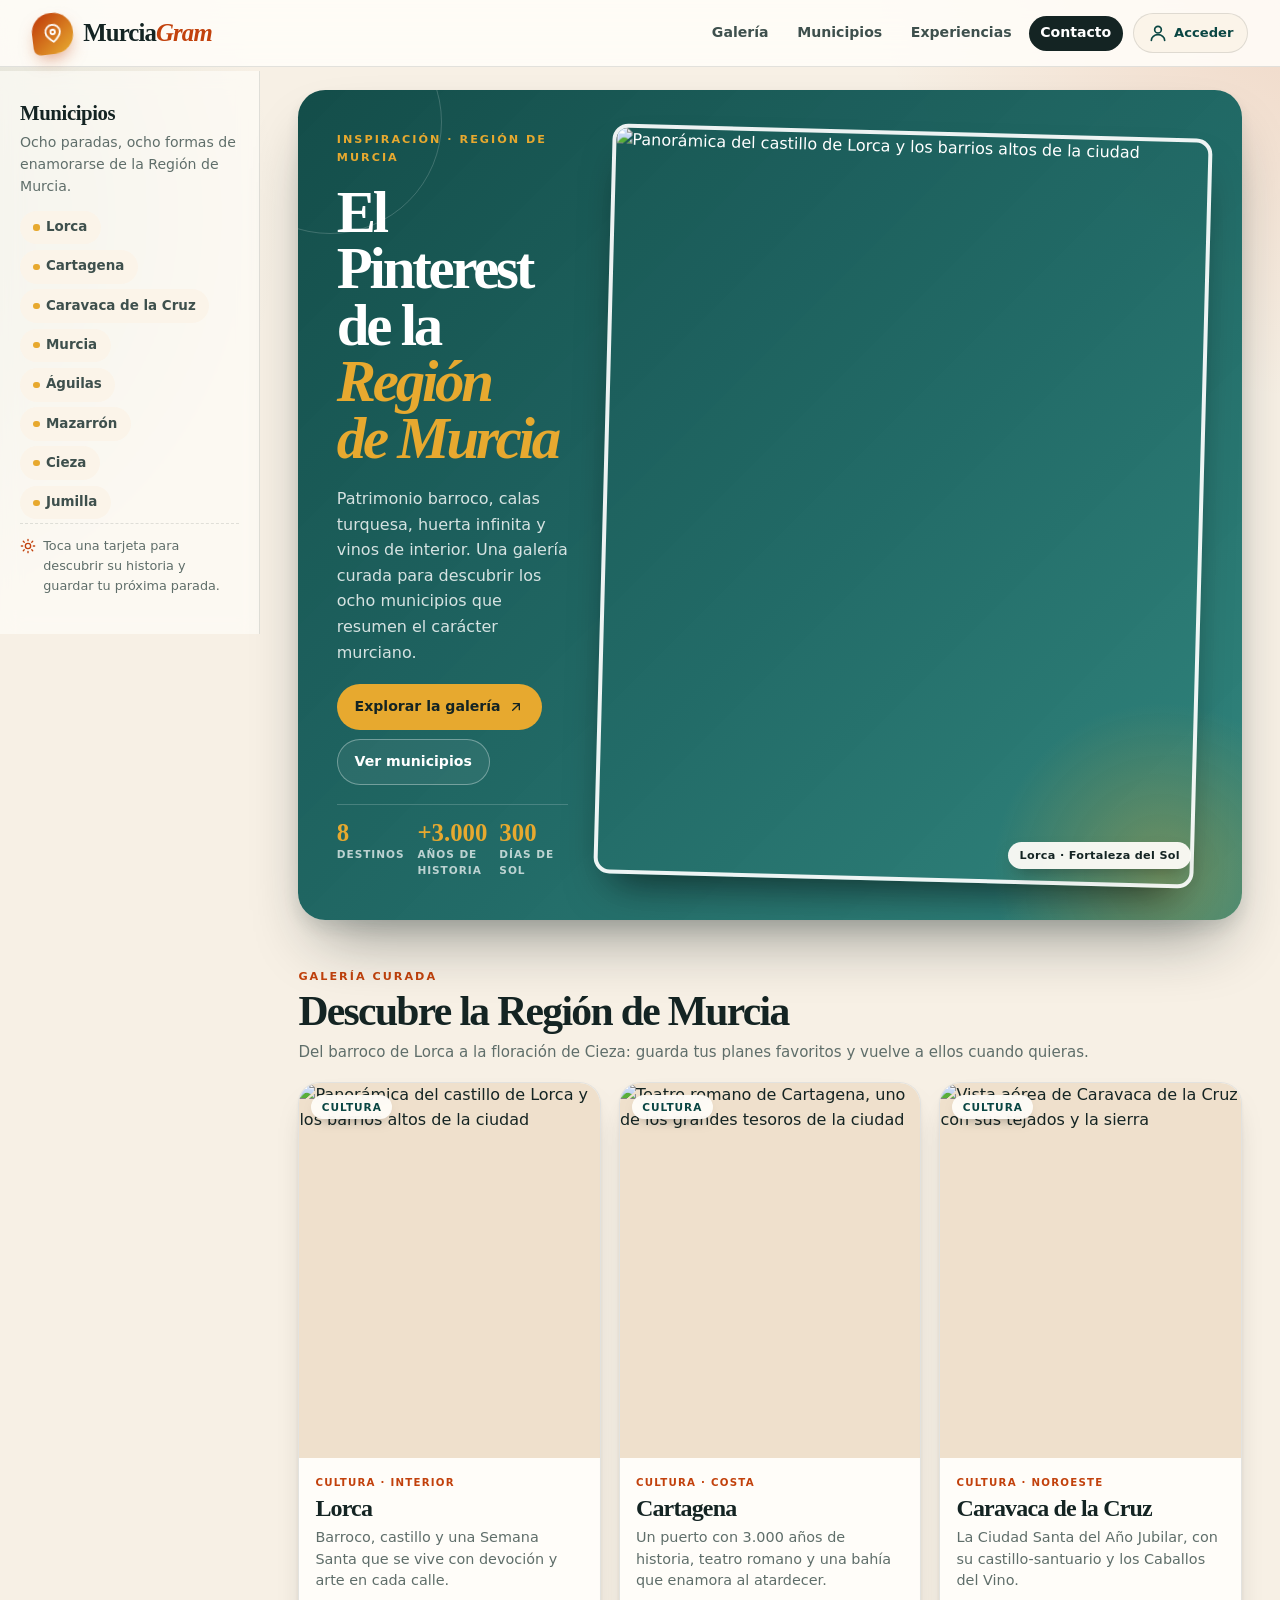
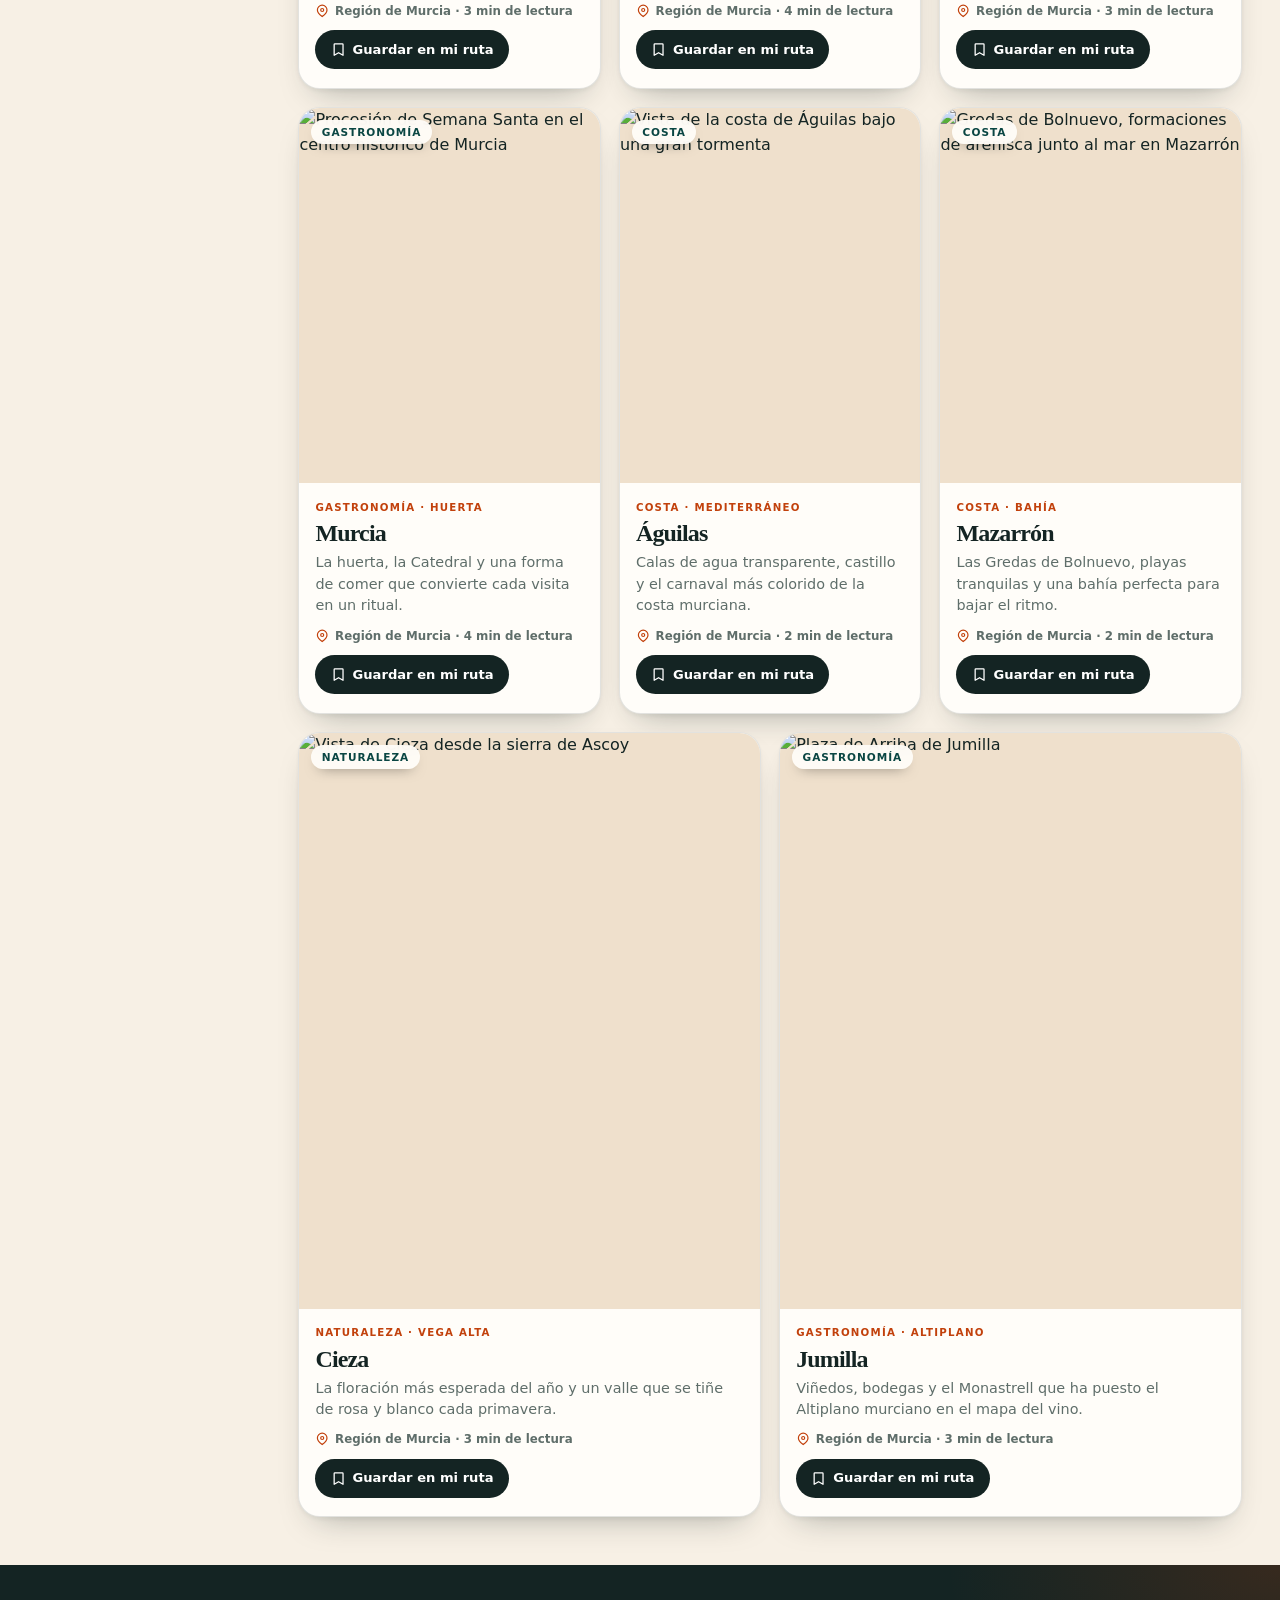
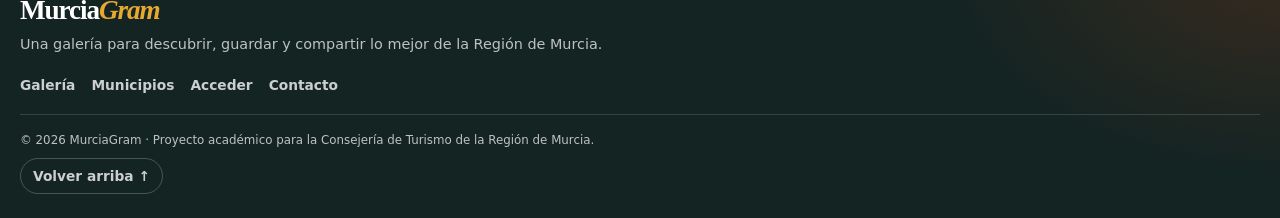
==== index.html @ 02984187 "Añade registro, acceso y cuenta de usuario." ====
<!DOCTYPE html>
<html lang="es">
<head>
  <meta charset="utf-8">
  <meta name="viewport" content="width=device-width, initial-scale=1.0, maximum-scale=1.0, user-scalable=no">
  <title>MurciaGram · El Pinterest de la Región de Murcia</title>
  <meta name="description" content="MurciaGram es la galería de inspiración visual de la Región de Murcia: descubre el patrimonio, la costa, la naturaleza y la gastronomía de Lorca, Cartagena, Caravaca, Murcia, Águilas, Mazarrón, Cieza y Jumilla.">
  <meta name="robots" content="index, follow, max-image-preview:large">
  <meta name="author" content="MurciaGram · Consejería de Turismo de la Región de Murcia">
  <meta name="theme-color" content="#0f5f5c">
  <link rel="canonical" href="https://sandraberna06.github.io/Murciagram/">

  <!-- Open Graph básico -->
  <meta property="og:type" content="website">
  <meta property="og:locale" content="es_ES">
  <meta property="og:site_name" content="MurciaGram">
  <meta property="og:title" content="MurciaGram · El Pinterest de la Región de Murcia">
  <meta property="og:description" content="Patrimonio, costa, naturaleza y gastronomía de los municipios murcianos en una galería visual para descubrir y guardar.">
  <meta property="og:url" content="https://sandraberna06.github.io/Murciagram/">
  <meta property="og:image" content="https://sandraberna06.github.io/Murciagram/assets/img/lorca-desktop.jpg">
  <meta property="og:image:width" content="1000">
  <meta property="og:image:height" content="750">
  <meta property="og:image:alt" content="Panorámica del castillo de Lorca y sus barrios altos">
  <meta name="twitter:card" content="summary_large_image">
  <meta name="twitter:title" content="MurciaGram · El Pinterest de la Región de Murcia">
  <meta name="twitter:description" content="Una galería visual para descubrir y guardar lo mejor de la Región de Murcia.">
  <meta name="twitter:image" content="https://sandraberna06.github.io/Murciagram/assets/img/lorca-desktop.jpg">

  <link rel="icon" href="assets/favicon.svg" type="image/svg+xml">
  <link rel="stylesheet" href="styles.css">

  <script type="application/ld+json">
  {
    "@context": "https://schema.org",
    "@type": "WebSite",
    "name": "MurciaGram",
    "url": "https://sandraberna06.github.io/Murciagram/",
    "description": "Galería de inspiración visual del patrimonio histórico, natural y gastronómico de la Región de Murcia.",
    "inLanguage": "es-ES",
    "publisher": {
      "@type": "Organization",
      "name": "Consejería de Turismo de la Región de Murcia"
    }
  }
  </script>
</head>
<body>
  <!-- Sprite de iconos: se reutiliza en cabecera, tarjetas y pie -->
  <svg class="visually-hidden" aria-hidden="true" focusable="false">
    <symbol id="i-pin" viewBox="0 0 24 24"><path d="M20 10c0 5-8 11-8 11S4 15 4 10a8 8 0 1 1 16 0Z"/><circle cx="12" cy="10" r="2.5"/></symbol>
    <symbol id="i-heart" viewBox="0 0 24 24"><path d="M20.84 4.61a5.5 5.5 0 0 0-7.78 0L12 5.67l-1.06-1.06a5.5 5.5 0 0 0-7.78 7.78l1.06 1.06L12 21.23l7.78-7.78 1.06-1.06a5.5 5.5 0 0 0 0-7.78z"/></symbol>
    <symbol id="i-link" viewBox="0 0 24 24"><path d="M18 13v6a2 2 0 0 1-2 2H5a2 2 0 0 1-2-2V8a2 2 0 0 1 2-2h6M15 3h6v6M10 14 21 3"/></symbol>
    <symbol id="i-bookmark" viewBox="0 0 24 24"><path d="M6 3h12a1 1 0 0 1 1 1v17l-7-4-7 4V4a1 1 0 0 1 1-1Z"/></symbol>
    <symbol id="i-arrow" viewBox="0 0 24 24"><path d="M7 17 17 7M8 7h9v9"/></symbol>
    <symbol id="i-sun" viewBox="0 0 24 24"><circle cx="12" cy="12" r="4"/><path d="M12 2v2M12 20v2M4.93 4.93l1.42 1.42M17.66 17.66l1.41 1.41M2 12h2M20 12h2M4.93 19.07l1.42-1.42M17.66 6.34l1.41-1.41"/></symbol>
    <symbol id="i-user" viewBox="0 0 24 24"><circle cx="12" cy="8" r="4"/><path d="M4 21c0-4 3.6-7 8-7s8 3 8 7"/></symbol>
  </svg>

  <header class="site-header">
    <a class="brand" href="#inicio" aria-label="MurciaGram, volver al inicio">
      <span class="brand__mark" aria-hidden="true"><svg><use href="#i-pin"/></svg></span>
      <h1 class="brand__text">Murcia<span>Gram</span></h1>
    </a>
    <nav class="site-nav" aria-label="Navegación principal">
      <ul>
        <li><a href="#galeria">Galería</a></li>
        <li><a href="#municipios">Municipios</a></li>
        <li><a href="#experiencias">Experiencias</a></li>
        <li><a class="nav-cta" href="#contacto">Contacto</a></li>
      </ul>
    </nav>
    <a class="account-link" href="login.html" aria-label="Acceder o crear una cuenta de MurciaGram">
      <svg aria-hidden="true"><use href="#i-user"/></svg>
      <span>Acceder</span>
    </a>
  </header>

  <aside class="sidebar" id="municipios" aria-labelledby="sidebar-title">
    <h2 id="sidebar-title">Municipios</h2>
    <p>Ocho paradas, ocho formas de enamorarse de la Región de Murcia.</p>
    <ul>
      <li><a href="#lorca">Lorca</a></li>
      <li><a href="#cartagena">Cartagena</a></li>
      <li><a href="#caravaca">Caravaca de la Cruz</a></li>
      <li><a href="#murcia">Murcia</a></li>
      <li><a href="#aguilas">Águilas</a></li>
      <li><a href="#mazarron">Mazarrón</a></li>
      <li><a href="#cieza">Cieza</a></li>
      <li><a href="#jumilla">Jumilla</a></li>
    </ul>
    <p class="sidebar__note"><svg aria-hidden="true"><use href="#i-sun"/></svg> Toca una tarjeta para descubrir su historia y guardar tu próxima parada.</p>
  </aside>

  <main id="inicio">
    <section class="hero" aria-labelledby="hero-title">
      <p class="eyebrow">Inspiración · Región de Murcia</p>
      <h2 id="hero-title">El Pinterest de la <em>Región de Murcia</em></h2>
      <p class="hero__lead">Patrimonio barroco, calas turquesa, huerta infinita y vinos de interior. Una galería curada para descubrir los ocho municipios que resumen el carácter murciano.</p>
      <menu class="hero__actions">
        <li><a class="button button--primary" href="#galeria">Explorar la galería <svg aria-hidden="true"><use href="#i-arrow"/></svg></a></li>
        <li><a class="button button--ghost" href="#municipios">Ver municipios</a></li>
      </menu>
      <ul class="hero__stats">
        <li><strong>8</strong><span>destinos</span></li>
        <li><strong>+3.000</strong><span>años de historia</span></li>
        <li><strong>300</strong><span>días de sol</span></li>
      </ul>
      <figure class="hero__visual">
        <picture>
          <source media="(width <= 600px)" srcset="assets/img/lorca-mobile.jpg">
          <img src="assets/img/lorca-desktop.jpg" width="1000" height="750" alt="Panorámica del castillo de Lorca y los barrios altos de la ciudad" fetchpriority="high" decoding="async">
        </picture>
        <figcaption>Lorca · Fortaleza del Sol</figcaption>
      </figure>
    </section>

    <section class="gallery-section" id="experiencias" aria-labelledby="gallery-title">
      <header class="section-head">
        <p class="eyebrow">Galería curada</p>
        <h2 class="page-title" id="gallery-title">Descubre la Región de Murcia</h2>
        <p>Del barroco de Lorca a la floración de Cieza: guarda tus planes favoritos y vuelve a ellos cuando quieras.</p>
      </header>

      <section class="gallery" id="galeria" aria-label="Galería de municipios">
        <article class="card" id="lorca" data-municipio="lorca" aria-labelledby="lorca-title">
          <figure class="card__media" tabindex="0" aria-label="Lorca: ciudad barroca y castillo-fortaleza">
            <picture>
              <source media="(width <= 600px)" srcset="assets/img/lorca-mobile.jpg">
              <img src="assets/img/lorca-desktop.jpg" width="1000" height="750" loading="lazy" decoding="async" alt="Panorámica del castillo de Lorca y los barrios altos de la ciudad">
            </picture>
            <span class="card__tag">Cultura</span>
            <figcaption class="overlay">
              <p class="overlay__eyebrow">Cultura · Interior</p>
              <p class="overlay__text">Ciudad barroca coronada por la Fortaleza del Sol, con una Semana Santa de Interés Turístico Internacional.</p>
              <menu class="overlay__actions">
                <li><button class="icon-btn like" type="button" aria-pressed="false" aria-label="Marcar Lorca como favorito" data-like="lorca"><svg aria-hidden="true"><use href="#i-heart"/></svg></button></li>
                <li><a class="icon-btn" href="https://www.lorca.es" target="_blank" rel="noopener noreferrer" aria-label="Web oficial de Lorca (se abre en una pestaña nueva)"><svg aria-hidden="true"><use href="#i-link"/></svg></a></li>
              </menu>
            </figcaption>
          </figure>
          <header class="card__head">
            <p class="card__kicker">Cultura · Interior</p>
            <h3 id="lorca-title">Lorca</h3>
            <p class="card__desc">Barroco, castillo y una Semana Santa que se vive con devoción y arte en cada calle.</p>
          </header>
          <footer class="card__body">
            <p class="card__meta"><svg aria-hidden="true"><use href="#i-pin"/></svg> Región de Murcia · 3 min de lectura</p>
            <input class="toggle visually-hidden" type="checkbox" id="guardar-lorca">
            <label class="btn" for="guardar-lorca">
              <svg aria-hidden="true"><use href="#i-bookmark"/></svg>
              <span class="btn__off">Guardar en mi ruta</span>
              <span class="btn__on">✓ Guardado</span>
            </label>
          </footer>
        </article>

        <article class="card" id="cartagena" data-municipio="cartagena" aria-labelledby="cartagena-title">
          <figure class="card__media" tabindex="0" aria-label="Cartagena: puerto milenario y ciudad romana">
            <picture>
              <source media="(width <= 600px)" srcset="assets/img/cartagena-mobile.jpg">
              <img src="assets/img/cartagena-desktop.jpg" width="1000" height="750" loading="lazy" decoding="async" alt="Teatro romano de Cartagena, uno de los grandes tesoros de la ciudad">
            </picture>
            <span class="card__tag">Cultura</span>
            <figcaption class="overlay">
              <p class="overlay__eyebrow">Cultura · Costa</p>
              <p class="overlay__text">Puerto milenario con teatro romano, museo naval y una bahía que ha visto pasar fenicios, romanos y cartagineses.</p>
              <menu class="overlay__actions">
                <li><button class="icon-btn like" type="button" aria-pressed="false" aria-label="Marcar Cartagena como favorito" data-like="cartagena"><svg aria-hidden="true"><use href="#i-heart"/></svg></button></li>
                <li><a class="icon-btn" href="https://www.cartagena.es" target="_blank" rel="noopener noreferrer" aria-label="Web oficial de Cartagena (se abre en una pestaña nueva)"><svg aria-hidden="true"><use href="#i-link"/></svg></a></li>
              </menu>
            </figcaption>
          </figure>
          <header class="card__head">
            <p class="card__kicker">Cultura · Costa</p>
            <h3 id="cartagena-title">Cartagena</h3>
            <p class="card__desc">Un puerto con 3.000 años de historia, teatro romano y una bahía que enamora al atardecer.</p>
          </header>
          <footer class="card__body">
            <p class="card__meta"><svg aria-hidden="true"><use href="#i-pin"/></svg> Región de Murcia · 4 min de lectura</p>
            <input class="toggle visually-hidden" type="checkbox" id="guardar-cartagena">
            <label class="btn" for="guardar-cartagena">
              <svg aria-hidden="true"><use href="#i-bookmark"/></svg>
              <span class="btn__off">Guardar en mi ruta</span>
              <span class="btn__on">✓ Guardado</span>
            </label>
          </footer>
        </article>

        <article class="card" id="caravaca" data-municipio="caravaca" aria-labelledby="caravaca-title">
          <figure class="card__media" tabindex="0" aria-label="Caravaca de la Cruz: ciudad santa y castillo santuario">
            <picture>
              <source media="(width <= 600px)" srcset="assets/img/caravaca-mobile.jpg">
              <img src="assets/img/caravaca-desktop.jpg" width="1000" height="750" loading="lazy" decoding="async" alt="Vista aérea de Caravaca de la Cruz con sus tejados y la sierra">
            </picture>
            <span class="card__tag">Cultura</span>
            <figcaption class="overlay">
              <p class="overlay__eyebrow">Cultura · Noroeste</p>
              <p class="overlay__text">Ciudad Santa del Año Jubilar, con su Real Alcázar-Santuario de la Vera Cruz y el Festival de los Caballos del Vino.</p>
              <menu class="overlay__actions">
                <li><button class="icon-btn like" type="button" aria-pressed="false" aria-label="Marcar Caravaca de la Cruz como favorito" data-like="caravaca"><svg aria-hidden="true"><use href="#i-heart"/></svg></button></li>
                <li><a class="icon-btn" href="https://www.caravaca.org" target="_blank" rel="noopener noreferrer" aria-label="Web oficial de Caravaca de la Cruz (se abre en una pestaña nueva)"><svg aria-hidden="true"><use href="#i-link"/></svg></a></li>
              </menu>
            </figcaption>
          </figure>
          <header class="card__head">
            <p class="card__kicker">Cultura · Noroeste</p>
            <h3 id="caravaca-title">Caravaca de la Cruz</h3>
            <p class="card__desc">La Ciudad Santa del Año Jubilar, con su castillo-santuario y los Caballos del Vino.</p>
          </header>
          <footer class="card__body">
            <p class="card__meta"><svg aria-hidden="true"><use href="#i-pin"/></svg> Región de Murcia · 3 min de lectura</p>
            <input class="toggle visually-hidden" type="checkbox" id="guardar-caravaca">
            <label class="btn" for="guardar-caravaca">
              <svg aria-hidden="true"><use href="#i-bookmark"/></svg>
              <span class="btn__off">Guardar en mi ruta</span>
              <span class="btn__on">✓ Guardado</span>
            </label>
          </footer>
        </article>

        <article class="card" id="murcia" data-municipio="murcia" aria-labelledby="murcia-title">
          <figure class="card__media" tabindex="0" aria-label="Murcia: capital de la huerta y la Catedral">
            <picture>
              <source media="(width <= 600px)" srcset="assets/img/murcia-mobile.jpg">
              <img src="assets/img/murcia-desktop.jpg" width="1000" height="750" loading="lazy" decoding="async" alt="Procesión de Semana Santa en el centro histórico de Murcia">
            </picture>
            <span class="card__tag">Gastronomía</span>
            <figcaption class="overlay">
              <p class="overlay__eyebrow">Gastronomía · Huerta</p>
              <p class="overlay__text">Capital de la Región, con una catedral de fachada barroca única y la huerta más famosa del sureste, despensa de verduras y frutas.</p>
              <menu class="overlay__actions">
                <li><button class="icon-btn like" type="button" aria-pressed="false" aria-label="Marcar Murcia como favorito" data-like="murcia"><svg aria-hidden="true"><use href="#i-heart"/></svg></button></li>
                <li><a class="icon-btn" href="https://www.murcia.es" target="_blank" rel="noopener noreferrer" aria-label="Web oficial de Murcia (se abre en una pestaña nueva)"><svg aria-hidden="true"><use href="#i-link"/></svg></a></li>
              </menu>
            </figcaption>
          </figure>
          <header class="card__head">
            <p class="card__kicker">Gastronomía · Huerta</p>
            <h3 id="murcia-title">Murcia</h3>
            <p class="card__desc">La huerta, la Catedral y una forma de comer que convierte cada visita en un ritual.</p>
          </header>
          <footer class="card__body">
            <p class="card__meta"><svg aria-hidden="true"><use href="#i-pin"/></svg> Región de Murcia · 4 min de lectura</p>
            <input class="toggle visually-hidden" type="checkbox" id="guardar-murcia">
            <label class="btn" for="guardar-murcia">
              <svg aria-hidden="true"><use href="#i-bookmark"/></svg>
              <span class="btn__off">Guardar en mi ruta</span>
              <span class="btn__on">✓ Guardado</span>
            </label>
          </footer>
        </article>

        <article class="card" id="aguilas" data-municipio="aguilas" aria-labelledby="aguilas-title">
          <figure class="card__media" tabindex="0" aria-label="Águilas: calas turquesa y pueblo marinero">
            <picture>
              <source media="(width <= 600px)" srcset="assets/img/aguilas-mobile.jpg">
              <img src="assets/img/aguilas-desktop.jpg" width="1000" height="750" loading="lazy" decoding="async" alt="Vista de la costa de Águilas bajo una gran tormenta">
            </picture>
            <span class="card__tag">Costa</span>
            <figcaption class="overlay">
              <p class="overlay__eyebrow">Costa · Mediterráneo</p>
              <p class="overlay__text">Pueblo marinero de calas de aguas turquesa, con el castillo de San Juan y uno de los carnavales más vistosos de España.</p>
              <menu class="overlay__actions">
                <li><button class="icon-btn like" type="button" aria-pressed="false" aria-label="Marcar Águilas como favorito" data-like="aguilas"><svg aria-hidden="true"><use href="#i-heart"/></svg></button></li>
                <li><a class="icon-btn" href="https://www.aguilas.es" target="_blank" rel="noopener noreferrer" aria-label="Web oficial de Águilas (se abre en una pestaña nueva)"><svg aria-hidden="true"><use href="#i-link"/></svg></a></li>
              </menu>
            </figcaption>
          </figure>
          <header class="card__head">
            <p class="card__kicker">Costa · Mediterráneo</p>
            <h3 id="aguilas-title">Águilas</h3>
            <p class="card__desc">Calas de agua transparente, castillo y el carnaval más colorido de la costa murciana.</p>
          </header>
          <footer class="card__body">
            <p class="card__meta"><svg aria-hidden="true"><use href="#i-pin"/></svg> Región de Murcia · 2 min de lectura</p>
            <input class="toggle visually-hidden" type="checkbox" id="guardar-aguilas">
            <label class="btn" for="guardar-aguilas">
              <svg aria-hidden="true"><use href="#i-bookmark"/></svg>
              <span class="btn__off">Guardar en mi ruta</span>
              <span class="btn__on">✓ Guardado</span>
            </label>
          </footer>
        </article>

        <article class="card" id="mazarron" data-municipio="mazarron" aria-labelledby="mazarron-title">
          <figure class="card__media" tabindex="0" aria-label="Mazarrón: Gredas de Bolnuevo y playas">
            <picture>
              <source media="(width <= 600px)" srcset="assets/img/mazarron-mobile.jpg">
              <img src="assets/img/mazarron-desktop.jpg" width="1000" height="750" loading="lazy" decoding="async" alt="Gredas de Bolnuevo, formaciones de arenisca junto al mar en Mazarrón">
            </picture>
            <span class="card__tag">Costa</span>
            <figcaption class="overlay">
              <p class="overlay__eyebrow">Costa · Bahía</p>
              <p class="overlay__text">Costa mediterránea con las Gredas de Bolnuevo, erosiones de arenisca con formas de esculturas naturales, y playas casi vírgenes.</p>
              <menu class="overlay__actions">
                <li><button class="icon-btn like" type="button" aria-pressed="false" aria-label="Marcar Mazarrón como favorito" data-like="mazarron"><svg aria-hidden="true"><use href="#i-heart"/></svg></button></li>
                <li><a class="icon-btn" href="https://www.mazarron.es" target="_blank" rel="noopener noreferrer" aria-label="Web oficial de Mazarrón (se abre en una pestaña nueva)"><svg aria-hidden="true"><use href="#i-link"/></svg></a></li>
              </menu>
            </figcaption>
          </figure>
          <header class="card__head">
            <p class="card__kicker">Costa · Bahía</p>
            <h3 id="mazarron-title">Mazarrón</h3>
            <p class="card__desc">Las Gredas de Bolnuevo, playas tranquilas y una bahía perfecta para bajar el ritmo.</p>
          </header>
          <footer class="card__body">
            <p class="card__meta"><svg aria-hidden="true"><use href="#i-pin"/></svg> Región de Murcia · 2 min de lectura</p>
            <input class="toggle visually-hidden" type="checkbox" id="guardar-mazarron">
            <label class="btn" for="guardar-mazarron">
              <svg aria-hidden="true"><use href="#i-bookmark"/></svg>
              <span class="btn__off">Guardar en mi ruta</span>
              <span class="btn__on">✓ Guardado</span>
            </label>
          </footer>
        </article>

        <article class="card" id="cieza" data-municipio="cieza" aria-labelledby="cieza-title">
          <figure class="card__media" tabindex="0" aria-label="Cieza: floración y valle del Segura">
            <picture>
              <source media="(width <= 600px)" srcset="assets/img/cieza-mobile.jpg">
              <img src="assets/img/cieza-desktop.jpg" width="1000" height="750" loading="lazy" decoding="async" alt="Vista de Cieza desde la sierra de Ascoy">
            </picture>
            <span class="card__tag">Naturaleza</span>
            <figcaption class="overlay">
              <p class="overlay__eyebrow">Naturaleza · Vega Alta</p>
              <p class="overlay__text">Cada primavera, miles de melocotoneros y albaricoqueros cubren de rosa y blanco el valle del Segura: la Floración de Cieza.</p>
              <menu class="overlay__actions">
                <li><button class="icon-btn like" type="button" aria-pressed="false" aria-label="Marcar Cieza como favorito" data-like="cieza"><svg aria-hidden="true"><use href="#i-heart"/></svg></button></li>
                <li><a class="icon-btn" href="https://www.cieza.es" target="_blank" rel="noopener noreferrer" aria-label="Web oficial de Cieza (se abre en una pestaña nueva)"><svg aria-hidden="true"><use href="#i-link"/></svg></a></li>
              </menu>
            </figcaption>
          </figure>
          <header class="card__head">
            <p class="card__kicker">Naturaleza · Vega Alta</p>
            <h3 id="cieza-title">Cieza</h3>
            <p class="card__desc">La floración más esperada del año y un valle que se tiñe de rosa y blanco cada primavera.</p>
          </header>
          <footer class="card__body">
            <p class="card__meta"><svg aria-hidden="true"><use href="#i-pin"/></svg> Región de Murcia · 3 min de lectura</p>
            <input class="toggle visually-hidden" type="checkbox" id="guardar-cieza">
            <label class="btn" for="guardar-cieza">
              <svg aria-hidden="true"><use href="#i-bookmark"/></svg>
              <span class="btn__off">Guardar en mi ruta</span>
              <span class="btn__on">✓ Guardado</span>
            </label>
          </footer>
        </article>

        <article class="card" id="jumilla" data-municipio="jumilla" aria-labelledby="jumilla-title">
          <figure class="card__media" tabindex="0" aria-label="Jumilla: viñedos y vino Monastrell">
            <picture>
              <source media="(width <= 600px)" srcset="assets/img/jumilla-mobile.jpg">
              <img src="assets/img/jumilla-desktop.jpg" width="1000" height="750" loading="lazy" decoding="async" alt="Plaza de Arriba de Jumilla">
            </picture>
            <span class="card__tag">Gastronomía</span>
            <figcaption class="overlay">
              <p class="overlay__eyebrow">Gastronomía · Altiplano</p>
              <p class="overlay__text">Tierra de viñedos y bodegas con denominación de origen, famosa por su vino de Monastrell y su gastronomía de interior.</p>
              <menu class="overlay__actions">
                <li><button class="icon-btn like" type="button" aria-pressed="false" aria-label="Marcar Jumilla como favorito" data-like="jumilla"><svg aria-hidden="true"><use href="#i-heart"/></svg></button></li>
                <li><a class="icon-btn" href="https://www.jumilla.org" target="_blank" rel="noopener noreferrer" aria-label="Web oficial de Jumilla (se abre en una pestaña nueva)"><svg aria-hidden="true"><use href="#i-link"/></svg></a></li>
              </menu>
            </figcaption>
          </figure>
          <header class="card__head">
            <p class="card__kicker">Gastronomía · Altiplano</p>
            <h3 id="jumilla-title">Jumilla</h3>
            <p class="card__desc">Viñedos, bodegas y el Monastrell que ha puesto el Altiplano murciano en el mapa del vino.</p>
          </header>
          <footer class="card__body">
            <p class="card__meta"><svg aria-hidden="true"><use href="#i-pin"/></svg> Región de Murcia · 3 min de lectura</p>
            <input class="toggle visually-hidden" type="checkbox" id="guardar-jumilla">
            <label class="btn" for="guardar-jumilla">
              <svg aria-hidden="true"><use href="#i-bookmark"/></svg>
              <span class="btn__off">Guardar en mi ruta</span>
              <span class="btn__on">✓ Guardado</span>
            </label>
          </footer>
        </article>
      </section>
    </section>
  </main>

  <footer class="site-footer" id="contacto">
    <p class="footer-brand">Murcia<span>Gram</span></p>
    <p class="footer__lead">Una galería para descubrir, guardar y compartir lo mejor de la Región de Murcia.</p>
    <nav aria-label="Enlaces del pie">
      <ul>
        <li><a href="#galeria">Galería</a></li>
        <li><a href="#municipios">Municipios</a></li>
        <li><a href="login.html">Acceder</a></li>
        <li><a href="mailto:turismo@murciagram.es">Contacto</a></li>
      </ul>
    </nav>
    <p class="footer__meta">© 2026 MurciaGram · Proyecto académico para la Consejería de Turismo de la Región de Murcia.</p>
    <a class="to-top" href="#inicio">Volver arriba <span aria-hidden="true">↑</span></a>
  </footer>
</body>
</html>
---- styles.css ----
/* ============================================================
   MurciaGram · CSS3
   Enfoque mobile-first puro: la base es el diseño móvil (< 600px).
   Saltos de pantalla con sintaxis de rangos: >= y <=.
   ============================================================ */

:root {
  --bg: #f7f0e5;
  --bg-deep: #efe0cc;
  --surface: #fffdf9;
  --surface-2: #fbf4e9;
  --ink: #142423;
  --ink-soft: #3e504d;
  --muted: #5f6e6a;
  --accent: #c2410c;
  --accent-dark: #9a3210;
  --accent-soft: #f7d9c9;
  --teal: #0f5f5c;
  --teal-dark: #0a4643;
  --gold: #e7a92f;
  --line: rgba(20, 36, 35, .12);
  --radius: 1.35rem;
  --radius-sm: .85rem;
  --gap: 1rem;
  --shadow: 0 2px 4px rgba(20, 36, 35, .05), 0 16px 34px -18px rgba(20, 36, 35, .38);
  --shadow-hover: 0 8px 16px rgba(20, 36, 35, .10), 0 34px 64px -22px rgba(20, 36, 35, .48);
  --ease-pop: cubic-bezier(.34, 1.56, .64, 1);
  --ease-soft: cubic-bezier(.22, .61, .36, 1);
  --font-sans: "Segoe UI", system-ui, -apple-system, Roboto, "Helvetica Neue", Arial, sans-serif;
  --font-display: "Iowan Old Style", "Palatino Linotype", "Book Antiqua", Georgia, serif;
}

*, *::before, *::after { box-sizing: border-box; }

html {
  scroll-behavior: smooth;
  scroll-padding-top: 6.5rem;
  -webkit-text-size-adjust: 100%;
}

body {
  margin: 0;
  min-height: 100dvh;
  display: flex;
  flex-direction: column;
  color: var(--ink);
  background:
    radial-gradient(48rem 48rem at 105% -8%, rgba(194, 65, 12, .16), transparent 62%),
    radial-gradient(44rem 44rem at -12% 24%, rgba(15, 95, 92, .13), transparent 62%),
    var(--bg);
  font-family: var(--font-sans);
  line-height: 1.55;
}

h1, h2, h3, p, ul, menu, figure { margin: 0; padding: 0; }
ul, menu { list-style: none; }
a { color: inherit; }
img { max-inline-size: 100%; }
button, input, label { font: inherit; }
button { color: inherit; }

.visually-hidden {
  position: absolute;
  inline-size: 1px;
  block-size: 1px;
  margin: -1px;
  padding: 0;
  border: 0;
  overflow: hidden;
  clip-path: inset(50%);
  white-space: nowrap;
}

/* ===== Cabecera ===== */
.site-header {
  position: sticky;
  top: 0;
  z-index: 50;
  display: flex;
  flex-direction: column;
  gap: .65rem;
  padding: .85rem 1rem;
  background: rgba(255, 253, 249, .88);
  border-bottom: 1px solid var(--line);
  backdrop-filter: blur(16px);
  -webkit-backdrop-filter: blur(16px);
}

.brand {
  display: inline-flex;
  align-items: center;
  gap: .65rem;
  inline-size: fit-content;
  text-decoration: none;
}

.brand__mark {
  display: grid;
  place-items: center;
  inline-size: 2.55rem;
  block-size: 2.55rem;
  color: #fff;
  background: linear-gradient(140deg, var(--accent) 10%, var(--gold) 95%);
  border-radius: 48% 48% 48% .45rem;
  box-shadow: 0 8px 18px -6px rgba(194, 65, 12, .6);
  transform: rotate(-7deg);
}
.brand__mark svg {
  inline-size: 1.35rem;
  block-size: 1.35rem;
  fill: none;
  stroke: currentColor;
  stroke-width: 2;
  stroke-linecap: round;
  stroke-linejoin: round;
}
.brand__text {
  font-family: var(--font-display);
  font-size: 1.55rem;
  font-weight: 700;
  letter-spacing: -.035em;
  line-height: 1;
}
.brand__text span { color: var(--accent); font-style: italic; }

.site-nav ul {
  display: flex;
  flex-wrap: wrap;
  align-items: center;
  gap: .2rem .3rem;
}
.site-nav a {
  display: inline-block;
  padding: .42rem .72rem;
  border-radius: 999px;
  color: var(--ink-soft);
  font-size: .88rem;
  font-weight: 650;
  text-decoration: none;
  transition:
    color .25s var(--ease-soft),
    background-color .25s var(--ease-soft),
    transform .35s var(--ease-pop);
}
.site-nav a:hover,
.site-nav a:focus-visible {
  color: var(--accent);
  background: var(--surface-2);
  transform: translateY(-1px);
}
.site-nav .nav-cta {
  color: #fff;
  background: var(--ink);
}
.site-nav .nav-cta:hover,
.site-nav .nav-cta:focus-visible {
  color: var(--ink);
  background: var(--gold);
}

/* Acceso a la cuenta: icono en la esquina superior derecha en móvil */
.account-link {
  position: absolute;
  top: .7rem;
  right: .85rem;
  display: inline-flex;
  align-items: center;
  justify-content: center;
  gap: .4rem;
  inline-size: 2.75rem;
  block-size: 2.75rem;
  padding: 0;
  border: 1px solid var(--line);
  border-radius: 50%;
  color: var(--teal-dark);
  background: var(--surface-2);
  font-size: .82rem;
  font-weight: 750;
  text-decoration: none;
  transition:
    color .25s var(--ease-soft),
    background-color .25s var(--ease-soft),
    border-color .25s var(--ease-soft),
    transform .35s var(--ease-pop);
}
.account-link svg {
  inline-size: 1.25rem;
  block-size: 1.25rem;
  fill: none;
  stroke: currentColor;
  stroke-width: 2;
  stroke-linecap: round;
  stroke-linejoin: round;
}
.account-link span { display: none; }
.account-link:hover,
.account-link:focus-visible {
  color: #fff;
  background: var(--teal);
  border-color: var(--teal);
  transform: translateY(-1px);
}
.account-link:focus-visible {
  outline: 3px solid var(--gold);
  outline-offset: 2px;
}

/* ===== Menú lateral ===== */
.sidebar {
  margin: .8rem 1rem 0;
  padding: 1.1rem;
  background: var(--surface);
  border: 1px solid var(--line);
  border-radius: var(--radius);
  box-shadow: var(--shadow);
}
.sidebar h2 {
  font-family: var(--font-display);
  font-size: 1.3rem;
  letter-spacing: -.02em;
}
.sidebar p {
  color: var(--muted);
  font-size: .88rem;
  margin-block: .2rem .8rem;
}
.sidebar ul {
  display: flex;
  flex-wrap: wrap;
  gap: .42rem;
}
.sidebar a {
  display: inline-flex;
  align-items: center;
  gap: .4rem;
  padding: .34rem .78rem;
  background: var(--surface-2);
  border: 1px solid transparent;
  border-radius: 999px;
  color: var(--ink-soft);
  font-size: .84rem;
  font-weight: 600;
  text-decoration: none;
  transition:
    color .25s var(--ease-soft),
    background-color .25s var(--ease-soft),
    border-color .25s var(--ease-soft),
    transform .35s var(--ease-pop);
}
.sidebar a::before {
  content: "";
  inline-size: .38rem;
  block-size: .38rem;
  border-radius: 50%;
  background: var(--gold);
}
.sidebar a:hover,
.sidebar a:focus-visible {
  color: #fff;
  background: var(--teal);
  border-color: var(--teal);
  transform: translateY(-1px);
}
.sidebar a:hover::before,
.sidebar a:focus-visible::before { background: var(--gold); }
.sidebar__note {
  display: flex;
  align-items: flex-start;
  gap: .45rem;
  margin-top: 1rem;
  padding-top: .8rem;
  border-top: 1px dashed var(--line);
  font-size: .8rem !important;
}
.sidebar__note svg {
  flex: 0 0 auto;
  inline-size: 1rem;
  block-size: 1rem;
  margin-top: .12rem;
  fill: none;
  stroke: var(--accent);
  stroke-width: 2;
  stroke-linecap: round;
}

/* ===== Principal ===== */
main {
  flex: 1;
  padding: 0 1rem 2.4rem;
}

.eyebrow {
  color: var(--accent);
  font-size: .7rem;
  font-weight: 800;
  letter-spacing: .18em;
  text-transform: uppercase;
}

/* ===== Hero ===== */
.hero {
  position: relative;
  isolation: isolate;
  display: grid;
  grid-template-areas:
    "eyebrow"
    "title"
    "lead"
    "actions"
    "stats"
    "visual";
  gap: 1rem;
  margin-top: .9rem;
  padding: 1.35rem;
  overflow: hidden;
  color: #fff;
  background:
    linear-gradient(135deg, rgba(10, 70, 67, .96), rgba(15, 95, 92, .92) 55%, rgba(27, 122, 114, .9));
  border-radius: calc(var(--radius) + .35rem);
  box-shadow: var(--shadow-hover);
}
.hero::before {
  content: "";
  position: absolute;
  z-index: -1;
  inset: auto -6rem -8rem auto;
  inline-size: 22rem;
  block-size: 22rem;
  border-radius: 50%;
  background: radial-gradient(circle, rgba(231, 169, 47, .35), transparent 68%);
}
.hero::after {
  content: "";
  position: absolute;
  z-index: -1;
  inset: -5rem auto auto -5rem;
  inline-size: 14rem;
  block-size: 14rem;
  border: 1px solid rgba(255, 255, 255, .18);
  border-radius: 50%;
}
.hero > .eyebrow { grid-area: eyebrow; color: var(--gold); }
.hero h2 {
  grid-area: title;
  font-family: var(--font-display);
  font-size: clamp(2.25rem, 10vw, 3.5rem);
  font-weight: 700;
  letter-spacing: -.055em;
  line-height: .96;
  text-wrap: balance;
}
.hero h2 em {
  color: var(--gold);
  font-weight: 700;
}
.hero__lead {
  grid-area: lead;
  color: rgba(255, 255, 255, .82);
  font-size: .96rem;
  line-height: 1.6;
}
.hero__actions {
  grid-area: actions;
  display: flex;
  flex-wrap: wrap;
  gap: .55rem;
}
.button {
  display: inline-flex;
  align-items: center;
  gap: .45rem;
  padding: .7rem 1.05rem;
  border: 1px solid transparent;
  border-radius: 999px;
  font-size: .88rem;
  font-weight: 750;
  text-decoration: none;
  transition:
    transform .35s var(--ease-pop),
    background-color .3s var(--ease-soft),
    color .3s var(--ease-soft),
    border-color .3s var(--ease-soft);
}
.button svg {
  inline-size: 1rem;
  block-size: 1rem;
  fill: none;
  stroke: currentColor;
  stroke-width: 2;
  stroke-linecap: round;
  stroke-linejoin: round;
}
.button--primary {
  color: var(--ink);
  background: var(--gold);
}
.button--ghost {
  color: #fff;
  border-color: rgba(255, 255, 255, .34);
  background: rgba(255, 255, 255, .06);
}
.button:hover,
.button:focus-visible { transform: translateY(-2px) scale(1.02); }
.button--primary:hover,
.button--primary:focus-visible { background: #f4bd4e; }
.button--ghost:hover,
.button--ghost:focus-visible { background: rgba(255, 255, 255, .14); border-color: rgba(255, 255, 255, .6); }
.hero__stats {
  grid-area: stats;
  display: grid;
  grid-template-columns: repeat(3, 1fr);
  gap: .75rem;
  padding-top: 1rem;
  border-top: 1px solid rgba(255, 255, 255, .18);
}
.hero__stats li { display: flex; flex-direction: column; }
.hero__stats strong {
  color: var(--gold);
  font-family: var(--font-display);
  font-size: 1.55rem;
  line-height: 1;
}
.hero__stats span {
  color: rgba(255, 255, 255, .7);
  font-size: .66rem;
  font-weight: 700;
  letter-spacing: .09em;
  text-transform: uppercase;
}
.hero__visual {
  grid-area: visual;
  position: relative;
  margin-top: .2rem;
}
.hero__visual picture { display: block; }
.hero__visual img {
  display: block;
  inline-size: 100%;
  aspect-ratio: 16 / 10;
  object-fit: cover;
  border: 4px solid rgba(255, 255, 255, .92);
  border-radius: 1rem;
  box-shadow: 0 24px 44px -18px rgba(0, 0, 0, .65);
  transform: rotate(-1.5deg);
  transition: transform .6s var(--ease-pop);
}
.hero__visual:hover img { transform: rotate(0) scale(1.01); }
.hero__visual figcaption {
  position: absolute;
  inset: auto .75rem .75rem auto;
  padding: .32rem .7rem;
  border-radius: 999px;
  color: var(--ink);
  background: rgba(255, 253, 249, .94);
  font-size: .7rem;
  font-weight: 800;
  letter-spacing: .03em;
  box-shadow: 0 8px 18px -8px rgba(0, 0, 0, .5);
}

/* ===== Cabecera de la galería ===== */
.gallery-section { margin-top: 2.4rem; }
.section-head { margin-bottom: 1.1rem; }
.section-head .page-title {
  margin-top: .3rem;
  font-family: var(--font-display);
  font-size: clamp(1.75rem, 7vw, 2.6rem);
  font-weight: 700;
  letter-spacing: -.04em;
  line-height: 1.02;
}
.section-head p:last-child {
  margin-top: .55rem;
  color: var(--muted);
  font-size: .94rem;
}

/* ===== Galería móvil: Flexbox en UNA columna ===== */
.gallery {
  display: flex;
  flex-direction: column;
  gap: var(--gap);
}

/* ===== Tarjeta ===== */
.card {
  position: relative;
  display: flex;
  flex-direction: column;
  overflow: hidden;
  background: var(--surface);
  border: 1px solid var(--line);
  border-radius: var(--radius);
  box-shadow: var(--shadow);
  scroll-margin-top: 6rem;
  transition:
    transform .5s var(--ease-pop),
    box-shadow .5s var(--ease-soft),
    background-color .35s var(--ease-soft),
    border-color .35s var(--ease-soft);
}
.card:hover,
.card:focus-within {
  z-index: 2;
  border-color: rgba(194, 65, 12, .5);
  box-shadow: var(--shadow-hover);
  transform: translateY(-5px) scale(1.012);
}

.card__media {
  position: relative;
  display: block;
  overflow: hidden;
  background: var(--bg-deep);
  outline: none;
}
.card__media:focus-visible {
  outline: 3px solid var(--gold);
  outline-offset: -4px;
}
.card__media picture { display: block; }
.card__media img {
  display: block;
  inline-size: 100%;
  block-size: auto;
  aspect-ratio: 4 / 3;
  object-fit: cover;
  transition:
    transform .75s var(--ease-soft),
    filter .45s var(--ease-soft);
}
.card:hover .card__media img,
.card:focus-within .card__media img {
  filter: brightness(.66) saturate(1.08);
  transform: scale(1.055);
}

.card__tag {
  position: absolute;
  z-index: 3;
  inset: .75rem auto auto .75rem;
  padding: .25rem .65rem;
  border-radius: 999px;
  color: var(--teal-dark);
  background: rgba(255, 253, 249, .93);
  font-size: .66rem;
  font-weight: 850;
  letter-spacing: .09em;
  text-transform: uppercase;
  box-shadow: 0 6px 14px -8px rgba(0, 0, 0, .55);
  backdrop-filter: blur(6px);
  -webkit-backdrop-filter: blur(6px);
  transition: color .3s var(--ease-soft), background-color .3s var(--ease-soft);
}

/* Overlay estilo Pinterest: oculto hasta hover / foco */
.overlay {
  position: absolute;
  z-index: 2;
  inset: 0;
  display: flex;
  flex-direction: column;
  justify-content: flex-end;
  gap: .55rem;
  padding: 1rem;
  color: #fff;
  background: linear-gradient(to top, rgba(8, 24, 23, .9) 4%, rgba(8, 24, 23, .32) 56%, transparent 88%);
  opacity: 0;
  pointer-events: none;
  transition: opacity .35s var(--ease-soft);
}
.card:hover .overlay,
.card:focus-within .overlay { opacity: 1; pointer-events: auto; }

.overlay__eyebrow {
  color: var(--gold);
  font-size: .64rem;
  font-weight: 850;
  letter-spacing: .12em;
  text-transform: uppercase;
  transform: translateY(.45rem);
  transition: transform .45s var(--ease-pop);
}
.overlay__text {
  font-size: .9rem;
  line-height: 1.45;
  text-wrap: pretty;
  transform: translateY(.55rem);
  transition: transform .45s var(--ease-pop) .04s;
}
.card:hover .overlay__eyebrow,
.card:hover .overlay__text,
.card:focus-within .overlay__eyebrow,
.card:focus-within .overlay__text { transform: translateY(0); }

.overlay__actions {
  display: flex;
  justify-content: flex-end;
  gap: .5rem;
  padding-top: .15rem;
}

.icon-btn {
  display: grid;
  place-items: center;
  inline-size: 2.7rem;
  block-size: 2.7rem;
  padding: 0;
  border: 0;
  border-radius: 50%;
  color: var(--ink);
  background: rgba(255, 253, 249, .96);
  cursor: pointer;
  box-shadow: 0 8px 16px -8px rgba(0, 0, 0, .55);
  transition:
    transform .35s var(--ease-pop),
    background-color .2s,
    color .2s;
}
.icon-btn svg {
  inline-size: 1.3rem;
  block-size: 1.3rem;
  fill: none;
  stroke: currentColor;
  stroke-width: 2;
  stroke-linecap: round;
  stroke-linejoin: round;
}
.icon-btn:hover,
.icon-btn:focus-visible {
  color: #fff;
  background: var(--accent);
  transform: scale(1.14);
}
.icon-btn:focus-visible {
  outline: 3px solid var(--gold);
  outline-offset: 2px;
}

/* Preparado para la fase JS: corazón relleno cuando aria-pressed="true" */
.like[aria-pressed="true"] {
  color: #e11d48;
  background: #fff;
}
.like[aria-pressed="true"] svg { fill: currentColor; }

/* Preparado para la fase JS: la tarjeta con .is-liked salta al principio */
.card.is-liked { order: -1; }

.card__head,
.card__body {
  display: flex;
  flex-direction: column;
  align-items: flex-start;
}
.card__head {
  gap: .35rem;
  padding: 1.05rem 1rem .35rem;
}
.card__body {
  gap: .4rem;
  padding: .25rem 1rem 1.15rem;
}
.card__kicker {
  color: var(--accent);
  font-size: .64rem;
  font-weight: 850;
  letter-spacing: .12em;
  text-transform: uppercase;
}
.card__head h3 {
  font-family: var(--font-display);
  font-size: 1.5rem;
  font-weight: 700;
  letter-spacing: -.035em;
  line-height: 1.05;
}
.card__desc {
  color: var(--muted);
  font-size: .9rem;
  line-height: 1.5;
}
.card__meta {
  display: flex;
  align-items: center;
  gap: .33rem;
  color: var(--muted);
  font-size: .74rem;
  font-weight: 600;
}
.card__meta svg {
  inline-size: .9rem;
  block-size: .9rem;
  fill: none;
  stroke: var(--accent);
  stroke-width: 2;
  stroke-linecap: round;
  stroke-linejoin: round;
}

/* ===== Botón de acción + efecto permanente (checkbox :checked) ===== */
.btn {
  display: inline-flex;
  align-items: center;
  gap: .42rem;
  margin-top: .25rem;
  padding: .58rem .95rem;
  border-radius: 999px;
  color: #fff;
  background: var(--ink);
  font-size: .82rem;
  font-weight: 750;
  cursor: pointer;
  user-select: none;
  transition:
    transform .35s var(--ease-pop),
    background-color .3s var(--ease-soft),
    color .3s var(--ease-soft);
}
.btn svg {
  inline-size: .95rem;
  block-size: .95rem;
  fill: none;
  stroke: currentColor;
  stroke-width: 2;
  stroke-linecap: round;
  stroke-linejoin: round;
}
.btn:hover { transform: translateY(-2px) scale(1.03); }
.btn:active { transform: scale(.96); }
.toggle:focus-visible + .btn {
  outline: 3px solid var(--gold);
  outline-offset: 3px;
}
.btn__on { display: none; }
.toggle:checked + .btn { background: var(--accent); }
.toggle:checked + .btn .btn__off { display: none; }
.toggle:checked + .btn .btn__on { display: inline; }

/* Efecto permanente: la tarjeta entera cambia de estado */
.card:has(.toggle:checked) {
  color: #fff;
  background: var(--teal);
  border-color: var(--teal);
}
.card:has(.toggle:checked) .card__desc,
.card:has(.toggle:checked) .card__meta { color: rgba(255, 255, 255, .78); }
.card:has(.toggle:checked) .card__kicker { color: var(--gold); }
.card:has(.toggle:checked) .card__meta svg { stroke: var(--gold); }
.card:has(.toggle:checked) .card__tag {
  color: var(--ink);
  background: var(--gold);
}
.card:has(.toggle:checked) .btn {
  color: var(--teal-dark);
  background: #fff;
}
.card:has(.toggle:checked) .card__media img { filter: saturate(1.25) brightness(.92); }
.card:has(.toggle:checked)::before {
  content: "✓ Guardado";
  position: absolute;
  z-index: 4;
  inset: .75rem .75rem auto auto;
  padding: .28rem .68rem;
  border-radius: 999px;
  color: var(--ink);
  background: var(--gold);
  font-size: .7rem;
  font-weight: 850;
  letter-spacing: .04em;
  box-shadow: 0 8px 18px -8px rgba(0, 0, 0, .5);
}

/* ===== Pie ===== */
.site-footer {
  display: grid;
  gap: .55rem;
  padding: 2rem 1.25rem 1.5rem;
  color: rgba(255, 255, 255, .72);
  background:
    radial-gradient(32rem 20rem at 100% 0%, rgba(194, 65, 12, .20), transparent 65%),
    var(--ink);
}
.footer-brand {
  color: #fff;
  font-family: var(--font-display);
  font-size: 1.7rem;
  font-weight: 700;
  letter-spacing: -.04em;
  line-height: 1;
}
.footer-brand span { color: var(--gold); font-style: italic; }
.footer__lead { font-size: .9rem; }
.site-footer nav ul {
  display: flex;
  flex-wrap: wrap;
  gap: .5rem 1rem;
  padding-block: .5rem;
}
.site-footer a {
  color: rgba(255, 255, 255, .78);
  font-size: .86rem;
  font-weight: 600;
  text-decoration: none;
  transition: color .25s var(--ease-soft);
}
.site-footer a:hover,
.site-footer a:focus-visible { color: var(--gold); }
.footer__meta {
  padding-top: 1rem;
  border-top: 1px solid rgba(255, 255, 255, .14);
  font-size: .74rem;
}
.to-top {
  inline-size: fit-content;
  padding: .4rem .75rem;
  border: 1px solid rgba(255, 255, 255, .22);
  border-radius: 999px;
}
.to-top:hover,
.to-top:focus-visible { border-color: var(--gold); }

/* ============================================================
   TABLETA · 600px <= ancho <= 800px
   Flexbox multidireccional de 2 columnas
   ============================================================ */
@media (width >= 600px) and (width <= 800px) {
  .site-header {
    flex-direction: row;
    align-items: center;
    justify-content: space-between;
    padding-inline: 1.25rem;
  }
  .site-nav ul { flex-wrap: nowrap; }
  .site-nav { margin-left: auto; }
  .account-link {
    position: static;
    inline-size: auto;
    block-size: 2.5rem;
    padding: .35rem .8rem;
    border-radius: 999px;
  }
  .account-link span { display: inline; }

  .hero {
    grid-template-columns: 1.08fr .92fr;
    grid-template-areas:
      "eyebrow visual"
      "title   visual"
      "lead    visual"
      "actions visual"
      "stats   visual";
    align-items: center;
    gap: .7rem 1.5rem;
    padding: 1.6rem;
  }
  .hero h2 { font-size: clamp(2.5rem, 6vw, 3.2rem); }
  .hero__visual img { aspect-ratio: 4 / 5; }
  .hero__stats { align-self: end; }

  .gallery {
    flex-direction: row;
    flex-wrap: wrap;
  }
  .card { flex: 0 1 calc((100% - var(--gap)) / 2); }
  .card__media img { aspect-ratio: 4 / 5; }
}

/* ============================================================
   ESCRITORIO · ancho > 800px
   CSS Grid avanzado: cabecera, aside fijo, galería Flexbox y pie
   ============================================================ */
@media (width > 800px) {
  body {
    display: grid;
    grid-template-columns: 260px minmax(0, 1fr);
    grid-template-rows: auto 1fr auto;
    grid-template-areas:
      "header header"
      "aside  main"
      "footer footer";
    background-attachment: fixed;
  }

  .site-header {
    grid-area: header;
    flex-direction: row;
    align-items: center;
    justify-content: space-between;
    padding: .8rem 2rem;
  }
  .site-nav ul { flex-wrap: nowrap; gap: .35rem; }
  .site-nav { margin-left: auto; }
  .account-link {
    position: static;
    inline-size: auto;
    block-size: 2.5rem;
    padding: .35rem .85rem;
    border-radius: 999px;
  }
  .account-link span { display: inline; }

  .sidebar {
    grid-area: aside;
    position: sticky;
    top: 4.45rem;
    align-self: start;
    max-block-size: calc(100dvh - 5.45rem);
    margin: 0;
    padding: 1.6rem 1.25rem;
    overflow: auto;
    background: rgba(255, 253, 249, .66);
    border: 0;
    border-right: 1px solid var(--line);
    border-radius: 0;
    box-shadow: none;
    backdrop-filter: blur(10px);
    -webkit-backdrop-filter: blur(10px);
  }
  .sidebar ul {
    flex-direction: column;
    align-items: stretch;
    gap: .35rem;
  }
  .sidebar a { justify-content: flex-start; }

  main {
    grid-area: main;
    padding: 0 2.4rem 3rem;
  }
  .site-footer {
    grid-area: footer;
    /* Queda por encima del aside sticky al llegar al final de la página. */
    position: relative;
    z-index: 2;
  }

  .hero {
    grid-template-columns: 1.13fr .87fr;
    grid-template-areas:
      "eyebrow visual"
      "title   visual"
      "lead    visual"
      "actions visual"
      "stats   visual";
    align-items: center;
    gap: .8rem 2.2rem;
    margin-top: 1.4rem;
    padding: 2.4rem;
  }
  .hero h2 { font-size: clamp(2.9rem, 4.6vw, 5rem); }
  .hero__lead { font-size: 1rem; }
  .hero__visual img { aspect-ratio: 4 / 5; transform: rotate(1.5deg); }
  .hero__visual:hover img { transform: rotate(0) scale(1.015); }

  .gallery-section { margin-top: 3rem; }

  /* Galería Flexbox fluida */
  .gallery {
    flex-direction: row;
    flex-wrap: wrap;
    gap: 1.15rem;
  }
  .card { flex: 1 1 17rem; }
  .card__media img { aspect-ratio: 4 / 5; }
}

/* ============================================================
   IMPRESIÓN · papel blanco, sin menú lateral ni botones
   ============================================================ */
@media print {
  @page { margin: 1.5cm; }

  html, body {
    background: #fff !important;
    color: #000 !important;
  }
  body {
    display: block;
    font-family: Georgia, "Times New Roman", serif;
    font-size: 11pt;
    line-height: 1.5;
  }

  .sidebar,
  .site-nav,
  .hero__actions,
  .hero__stats,
  .hero__visual,
  .overlay,
  .overlay__actions,
  .btn,
  .toggle,
  .to-top,
  .card__tag,
  .site-footer nav,
  .hero::before,
  .hero::after {
    display: none !important;
  }

  .site-header,
  .site-footer {
    position: static;
    padding: 0;
    color: #000 !important;
    background: none !important;
    border: 0;
    box-shadow: none;
  }
  .brand__mark { display: none; }
  .brand__text,
  .brand__text span,
  .footer-brand,
  .footer-brand span { color: #000 !important; }

  .hero,
  main { padding: 0; margin: 0 0 1rem; }
  .hero {
    display: block;
    color: #000 !important;
    background: #fff !important;
    border: 1px solid #999;
    border-radius: 0;
    box-shadow: none;
  }
  .hero > .eyebrow { color: #000; }
  .hero h2,
  .hero h2 em { color: #000 !important; }
  .hero__lead { color: #000 !important; }

  .gallery { display: block; }
  .card,
  .card:has(.toggle:checked) {
    display: block;
    margin-bottom: 1rem;
    color: #000 !important;
    background: #fff !important;
    border: 1px solid #999;
    border-radius: 0;
    box-shadow: none;
    break-inside: avoid;
    transform: none !important;
  }
  .card::before,
  .card:has(.toggle:checked)::before { display: none !important; }
  .card__media img,
  .card:has(.toggle:checked) .card__media img {
    inline-size: 9cm;
    block-size: auto;
    aspect-ratio: auto;
    filter: none !important;
    transform: none !important;
  }
  .card__head,
  .card__body { padding: .5rem 0 0; }
  .card__head h3 { font-size: 15pt; }
  .card__kicker,
  .card__desc,
  .card__meta,
  .card:has(.toggle:checked) .card__desc,
  .card:has(.toggle:checked) .card__meta { color: #000 !important; }
  .card__meta svg { stroke: #000; }
  .section-head .eyebrow { color: #000; }
  .page-title { font-size: 18pt; }
  a { color: #000 !important; text-decoration: none; }
}

/* ===== Accesibilidad: reduce animaciones si el usuario lo pide ===== */
@media (prefers-reduced-motion: reduce) {
  *, *::before, *::after {
    transition-duration: .01ms !important;
    animation-duration: .01ms !important;
    animation-iteration-count: 1 !important;
    scroll-behavior: auto !important;
  }
}
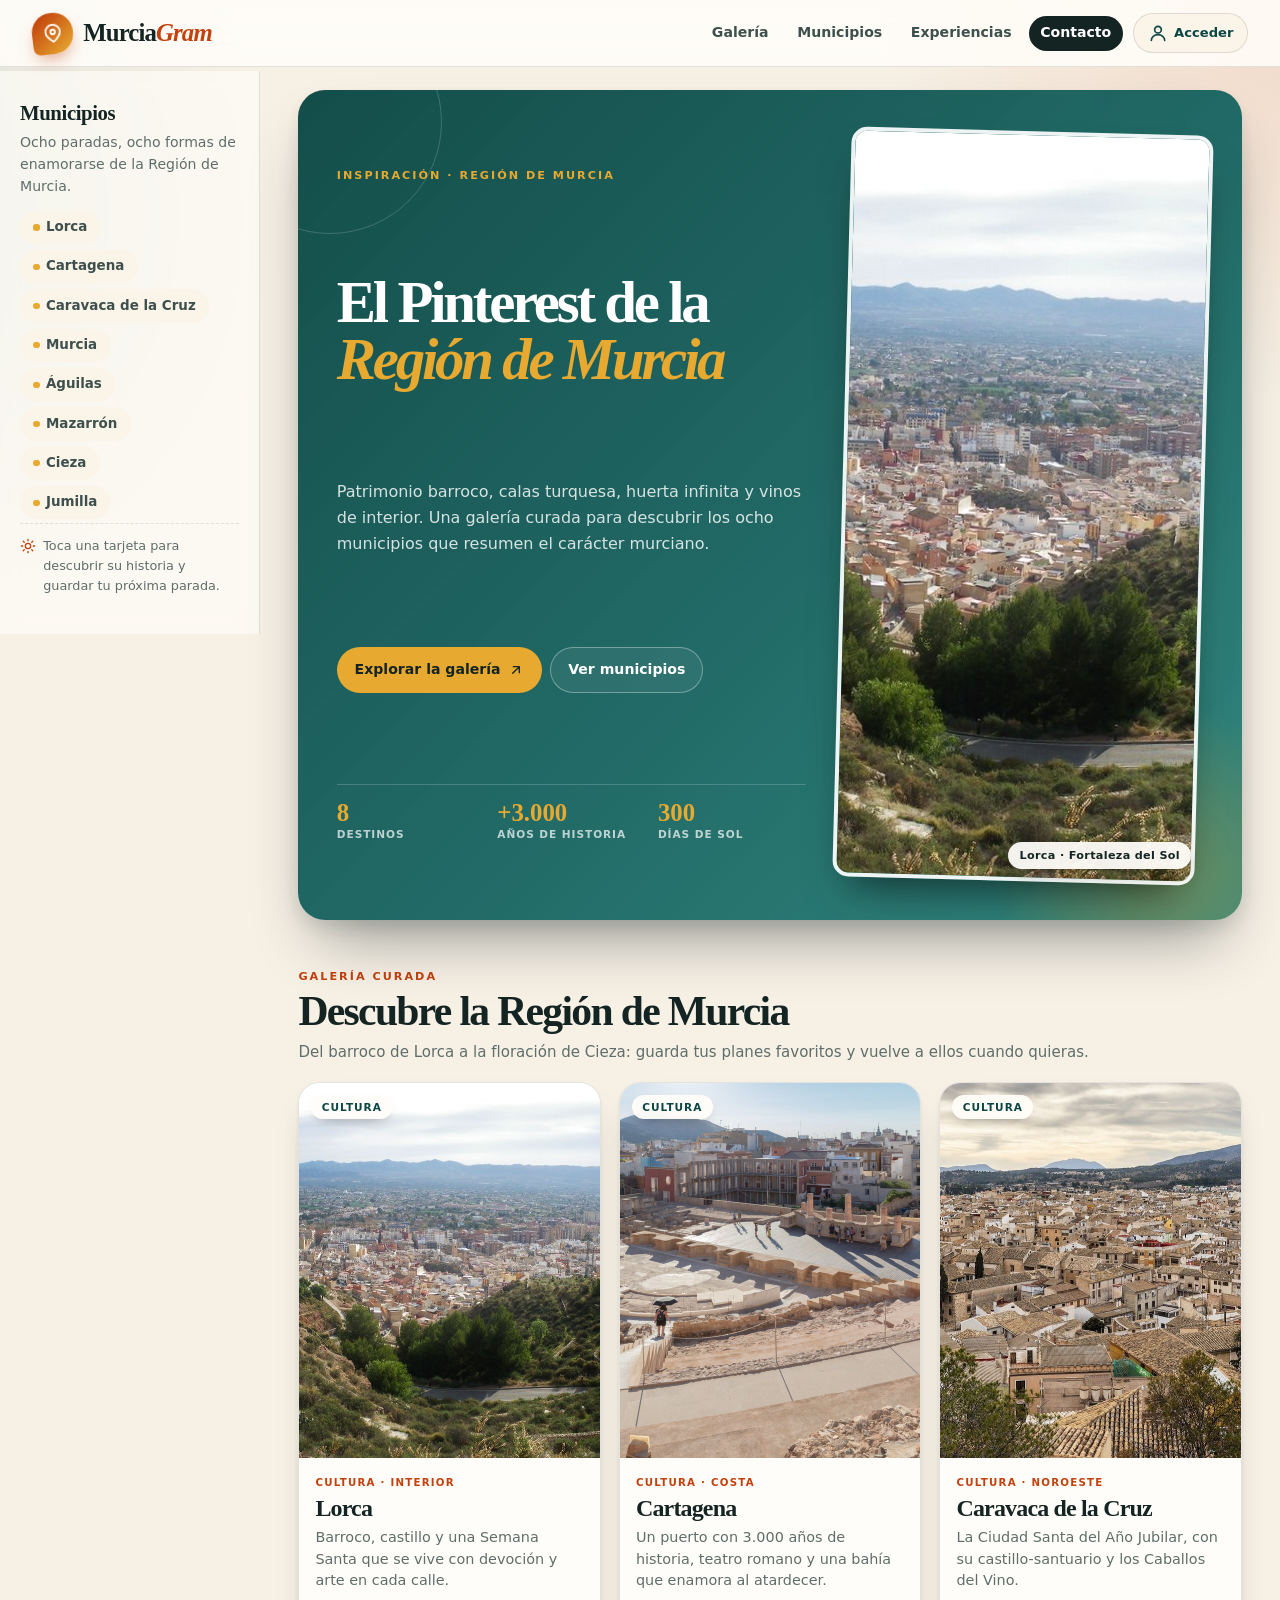
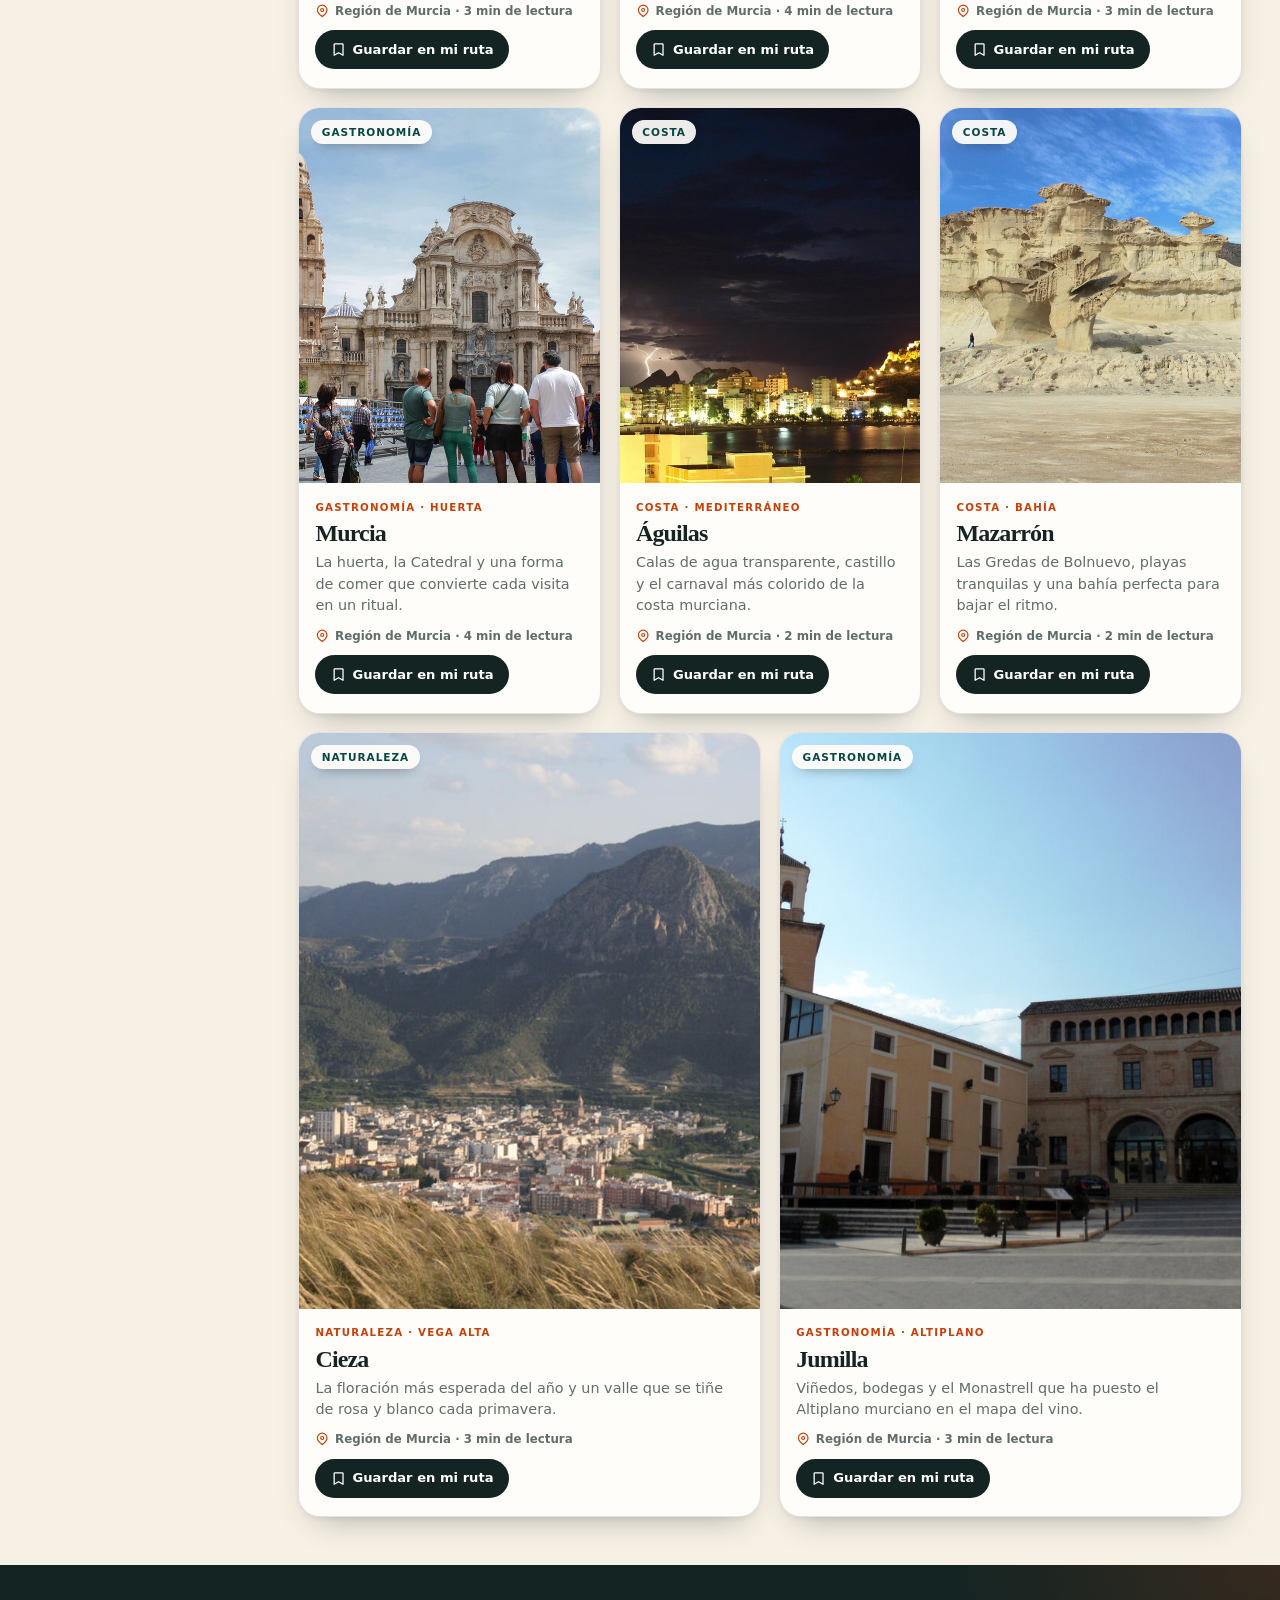
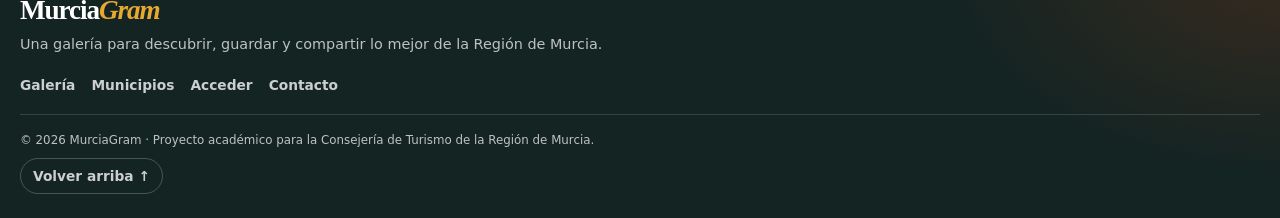
==== commit e8ebc690: "Publica MurciaGram con la estructura de carpetas correcta" ====
--- a/index.html
+++ b/index.html
@@ -8,7 +8,7 @@
   <meta name="robots" content="index, follow, max-image-preview:large">
   <meta name="author" content="MurciaGram · Consejería de Turismo de la Región de Murcia">
   <meta name="theme-color" content="#0f5f5c">
-  <link rel="canonical" href="https://sandraberna06.github.io/Murciagram/">
+  <link rel="canonical" href="https://sandraberna06.github.io/MurciaGram2/">
 
   <!-- Open Graph básico -->
   <meta property="og:type" content="website">
@@ -16,15 +16,15 @@
   <meta property="og:site_name" content="MurciaGram">
   <meta property="og:title" content="MurciaGram · El Pinterest de la Región de Murcia">
   <meta property="og:description" content="Patrimonio, costa, naturaleza y gastronomía de los municipios murcianos en una galería visual para descubrir y guardar.">
-  <meta property="og:url" content="https://sandraberna06.github.io/Murciagram/">
-  <meta property="og:image" content="https://sandraberna06.github.io/Murciagram/assets/img/lorca-desktop.jpg">
+  <meta property="og:url" content="https://sandraberna06.github.io/MurciaGram2/">
+  <meta property="og:image" content="https://sandraberna06.github.io/MurciaGram2/assets/img/lorca-desktop.jpg">
   <meta property="og:image:width" content="1000">
   <meta property="og:image:height" content="750">
   <meta property="og:image:alt" content="Panorámica del castillo de Lorca y sus barrios altos">
   <meta name="twitter:card" content="summary_large_image">
   <meta name="twitter:title" content="MurciaGram · El Pinterest de la Región de Murcia">
   <meta name="twitter:description" content="Una galería visual para descubrir y guardar lo mejor de la Región de Murcia.">
-  <meta name="twitter:image" content="https://sandraberna06.github.io/Murciagram/assets/img/lorca-desktop.jpg">
+  <meta name="twitter:image" content="https://sandraberna06.github.io/MurciaGram2/assets/img/lorca-desktop.jpg">
 
   <link rel="icon" href="assets/favicon.svg" type="image/svg+xml">
   <link rel="stylesheet" href="styles.css">
@@ -34,7 +34,7 @@
     "@context": "https://schema.org",
     "@type": "WebSite",
     "name": "MurciaGram",
-    "url": "https://sandraberna06.github.io/Murciagram/",
+    "url": "https://sandraberna06.github.io/MurciaGram2/",
     "description": "Galería de inspiración visual del patrimonio histórico, natural y gastronómico de la Región de Murcia.",
     "inLanguage": "es-ES",
     "publisher": {
